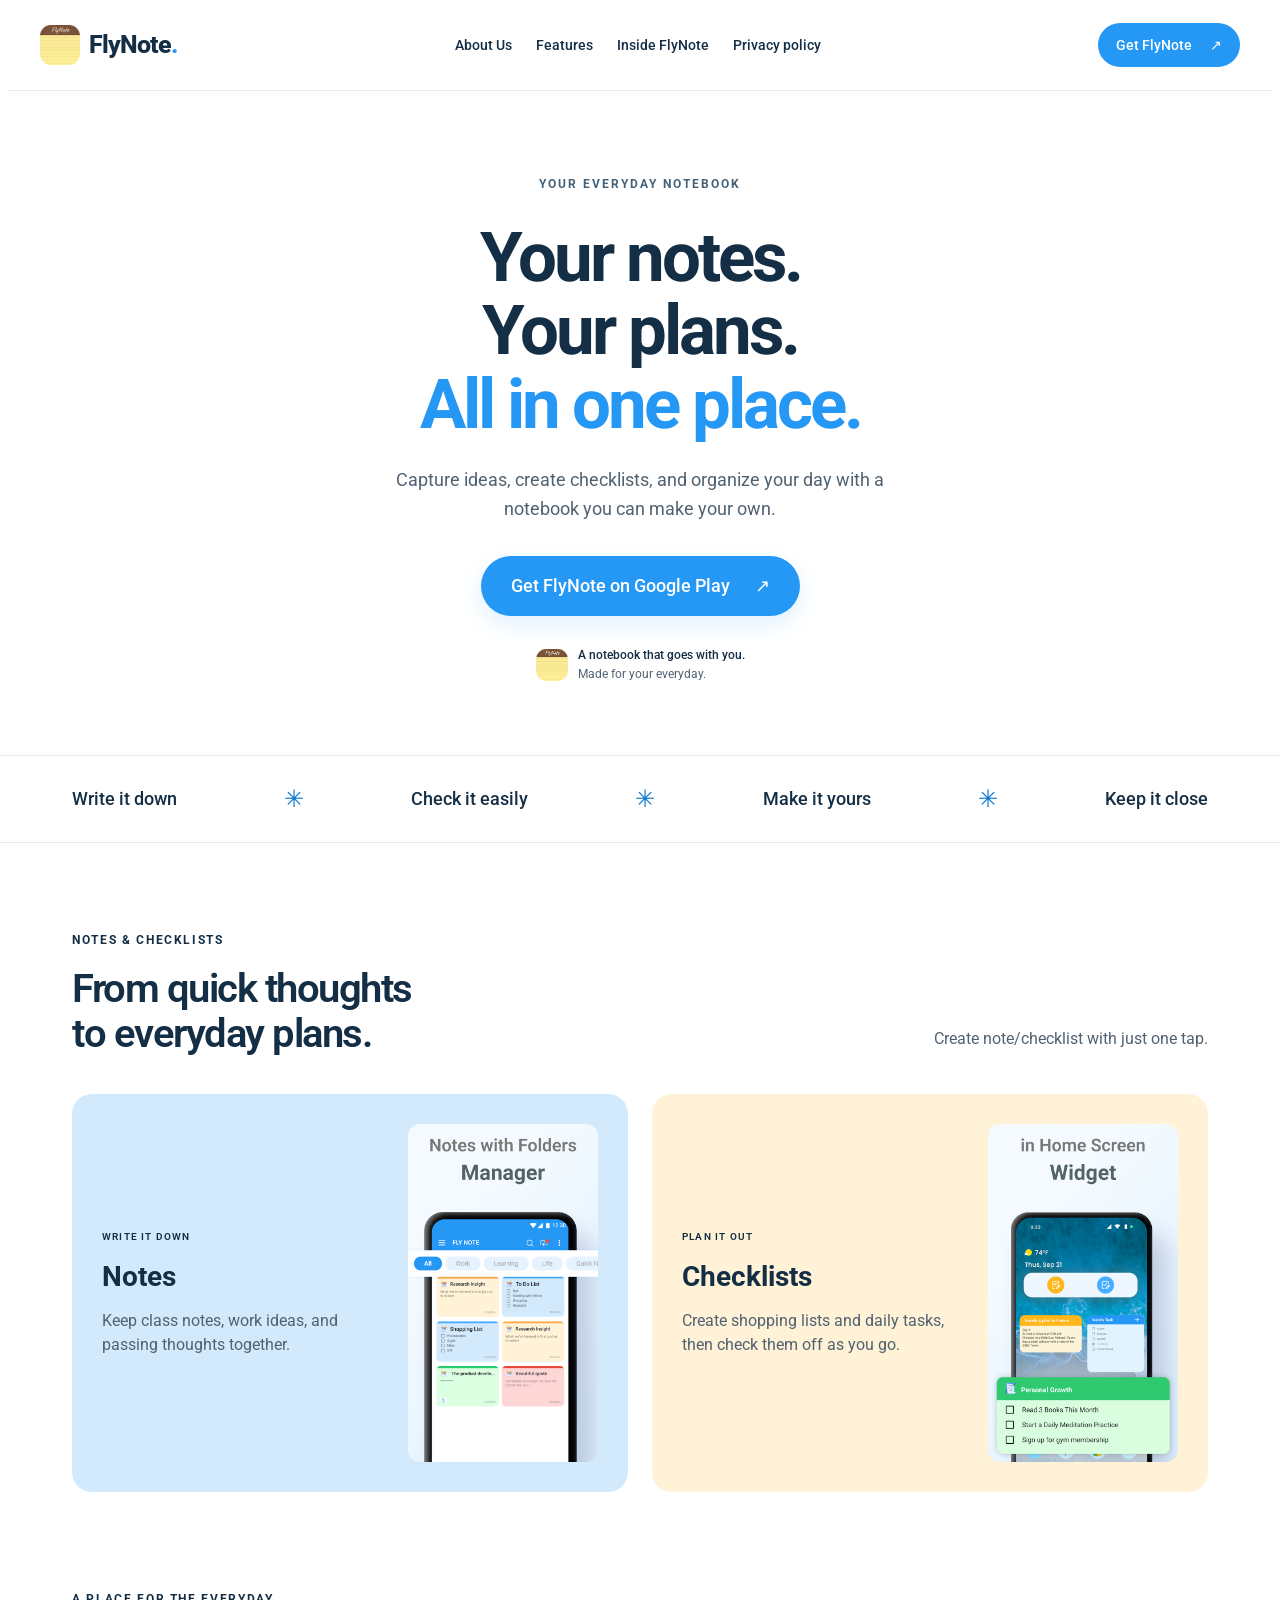
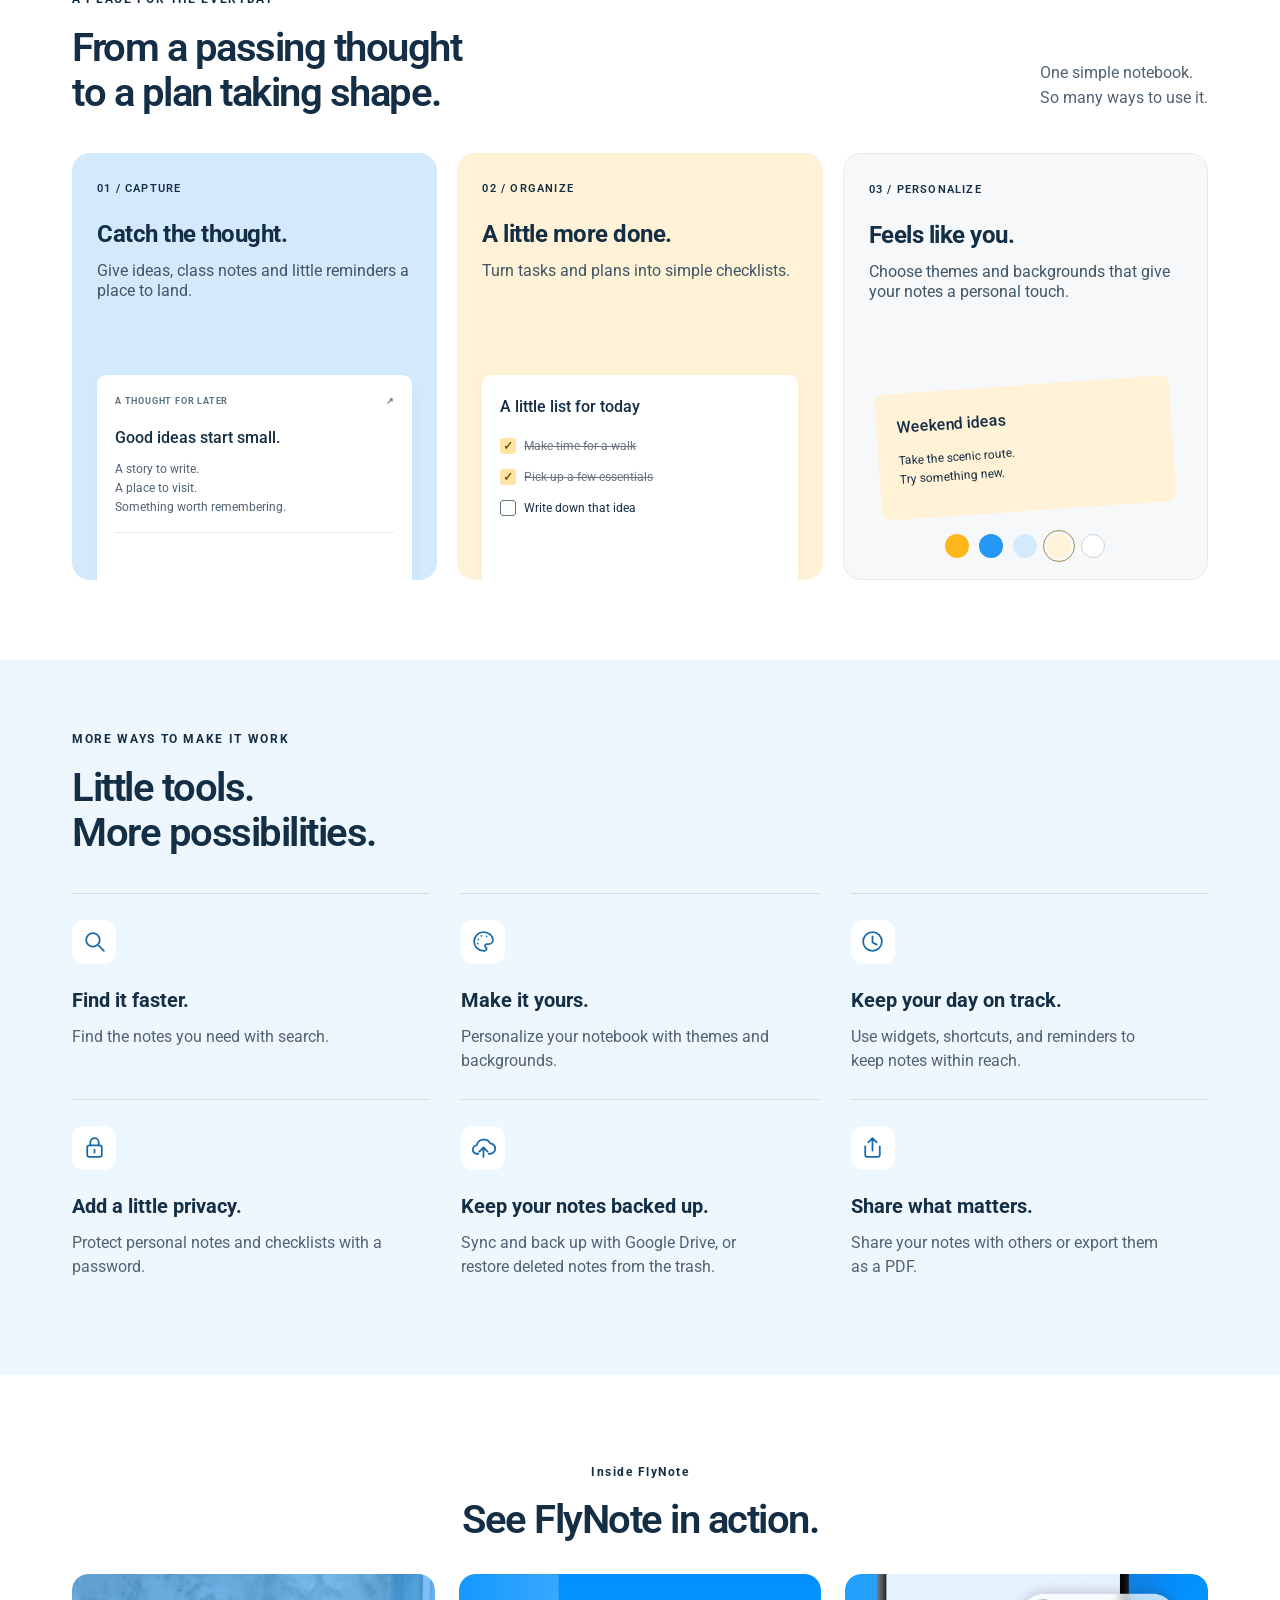
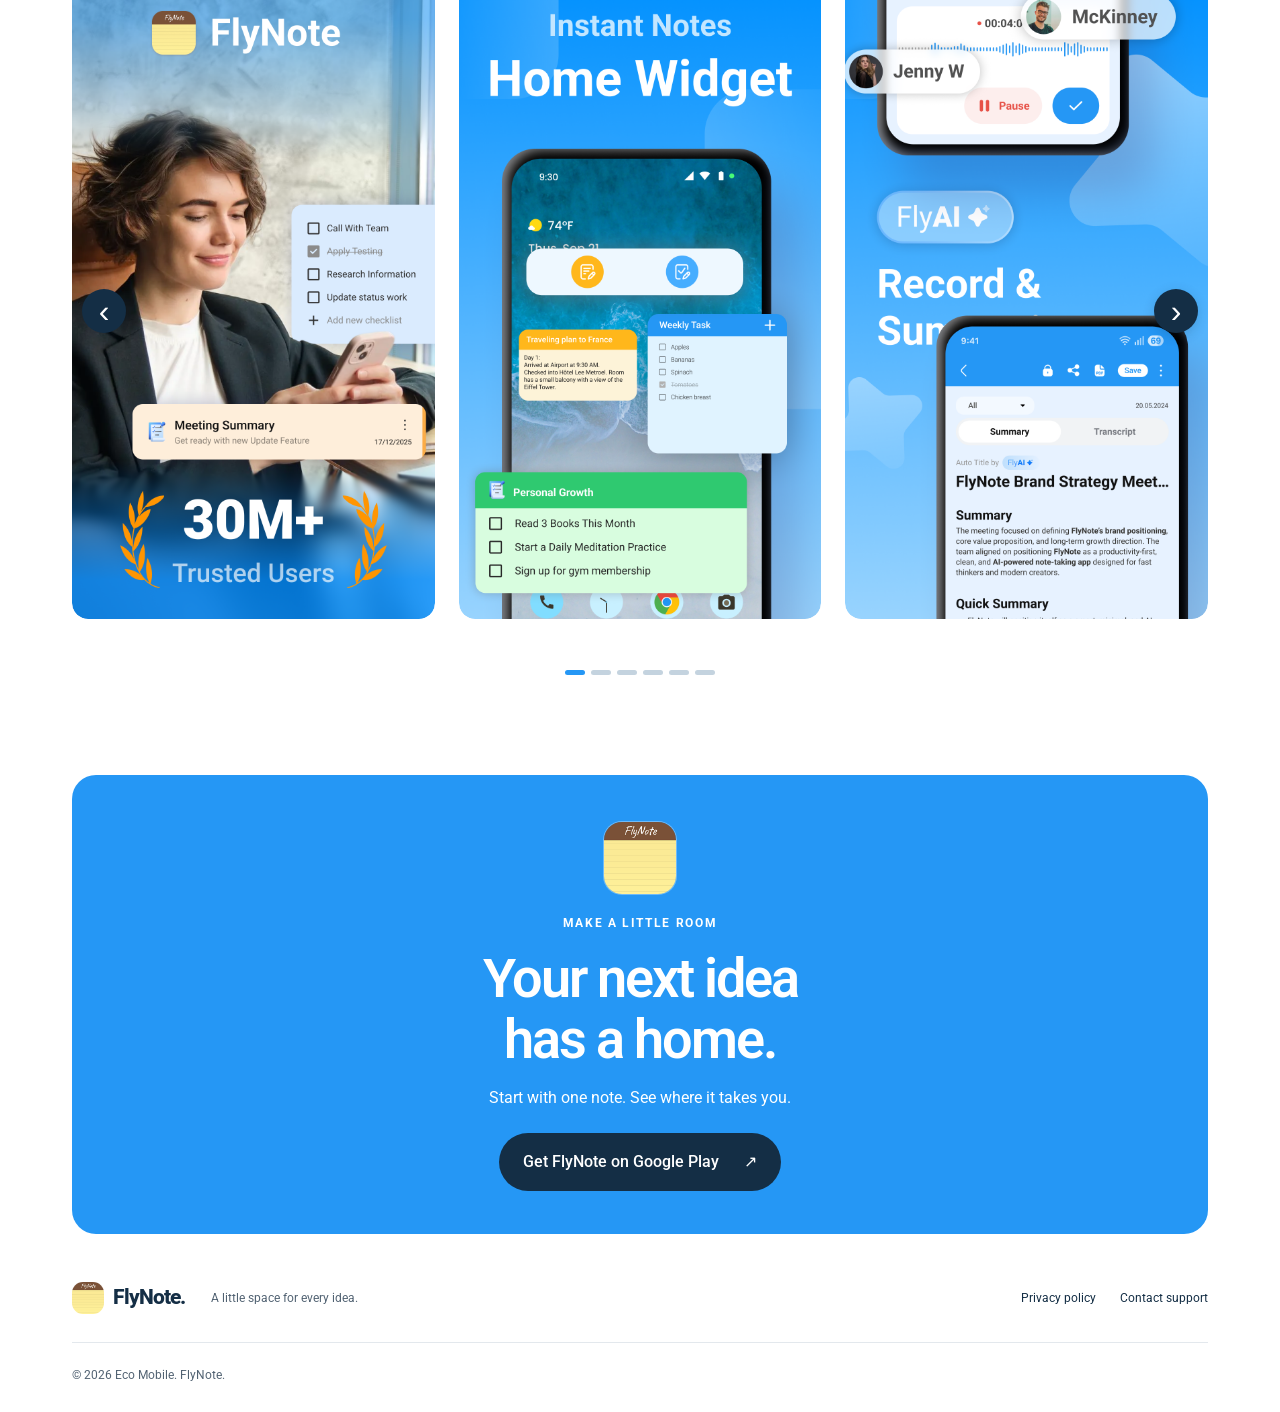
==== index.html @ 36cf4f83 "init" ====
<!doctype html>
<html lang="en">
  <head>
    <meta charset="utf-8" />
    <meta name="viewport" content="width=device-width,initial-scale=1" />
    <title>FlyNote — A little space for every idea</title>
    <meta
      name="description"
      content="Meet FlyNote: notes, checklists, reminders and personal themes for your everyday ideas. Explore the note-taking app by Eco Mobile."
    />
    <meta name="theme-color" content="#2597F5" />
    <link rel="icon" href="images/logo.webp" />
    <link rel="preconnect" href="https://fonts.googleapis.com" />
    <link rel="preconnect" href="https://fonts.gstatic.com" crossorigin />
    <link
      href="https://fonts.googleapis.com/css2?family=Roboto:wght@400;500;600;700;800&display=swap"
      rel="stylesheet"
    />
    <link rel="stylesheet" href="style.css" />
  </head>
  <body>
    <a class="skip" href="#main">Skip to content</a>
    <header class="header">
      <a class="brand" href="#" aria-label="FlyNote home"
        ><img src="images/logo.webp" width="40" height="40" alt="" /><span
          >FlyNote<span class="brand-dot">.</span></span
        ></a
      >
      <nav aria-label="Main navigation">
        <a href="#notes">About Us</a><a href="#tools">Features</a
        ><a href="#showcase">Inside FlyNote</a
        ><a href="https://note.ecomobile.vn/privacy-policy">Privacy policy</a>
      </nav>
      <a
        class="button small"
        href="https://play.google.com/store/apps/details?id=com.eco.note"
        >Get FlyNote <span aria-hidden="true">↗</span></a
      >
    </header>
    <main id="main">
      <section class="hero wrap" aria-labelledby="hero-title">
        <div class="hero-copy">
          <div class="eyebrow">
            <span class="tiny-line"></span> YOUR EVERYDAY NOTEBOOK
          </div>
          <h1 id="hero-title">
            <span class="hero-line">Your notes.</span
            ><span class="hero-line">Your plans.</span
            ><span class="hero-line hero-accent">All in one place.</span>
          </h1>
          <p class="intro">
            Capture ideas, create checklists, and organize your day with a
            notebook you can make your own.
          </p>
          <div class="hero-actions">
            <a
              class="button"
              href="https://play.google.com/store/apps/details?id=com.eco.note"
              >Get FlyNote on Google Play <span aria-hidden="true">↗</span></a
            >
          </div>
          <div class="hero-bottom">
            <img src="images/logo.webp" alt="" width="36" height="36" />
            <p>
              <strong>A notebook that goes with you.</strong><br /><span
                >Made for your everyday.</span
              >
            </p>
          </div>
        </div>
      </section>
      <div class="feature-strip" aria-label="FlyNote capabilities">
        <div class="wrap">
          <span>Write it down</span
          ><span class="asterisk" aria-hidden="true">✳</span
          ><span>Check it easily</span
          ><span class="asterisk" aria-hidden="true">✳</span
          ><span>Make it yours</span
          ><span class="asterisk" aria-hidden="true">✳</span
          ><span>Keep it close</span>
        </div>
      </div>
      <section class="section wrap core-section" id="notes">
        <div class="section-heading">
          <div>
            <p class="eyebrow">NOTES &amp; CHECKLISTS</p>
            <h2>From quick thoughts<br />to everyday plans.</h2>
          </div>
          <p class="one-tap">Create note/checklist with just one tap.</p>
        </div>
        <div class="core-grid">
          <article class="core-card core-notes">
            <div>
              <span class="card-number">WRITE IT DOWN</span>
              <h3>Notes</h3>
              <p>
                Keep class notes, work ideas, and passing thoughts together.
              </p>
            </div>
            <img
              src="images/flynote-interface-showing-notes-organized-in-folders.webp"
              alt="FlyNote interface showing notes organized in folders"
              width="666"
              height="1184"
              loading="lazy"
            />
          </article>
          <article class="core-card core-checklists">
            <div>
              <span class="card-number">PLAN IT OUT</span>
              <h3>Checklists</h3>
              <p>
                Create shopping lists and daily tasks, then check them off as
                you go.
              </p>
            </div>
            <img
              src="images/flynote-home-screen-interface-showing-checklists-and-completed-tasks.webp"
              alt="FlyNote home-screen interface showing checklists and completed tasks"
              width="666"
              height="1184"
              loading="lazy"
            />
          </article>
        </div>
      </section>
      <section class="section wrap" id="features">
        <div class="section-heading">
          <div>
            <p class="eyebrow">A PLACE FOR THE EVERYDAY</p>
            <h2>From a passing thought<br />to a plan taking shape.</h2>
          </div>
          <p>One simple notebook.<br />So many ways to use it.</p>
        </div>
        <div class="cards">
          <article class="feature-card blue">
            <div class="card-number">01 / CAPTURE</div>
            <h3>Catch the thought.</h3>
            <p>Give ideas, class notes and little reminders a place to land.</p>
            <div class="note-example">
              <div class="note-meta">
                A THOUGHT FOR LATER <span aria-hidden="true">↗</span>
              </div>
              <h4>Good ideas start small.</h4>
              <p>
                A story to write.<br />A place to visit.<br />Something worth
                remembering.
              </p>
              <div class="note-lines" aria-hidden="true"></div>
            </div>
          </article>
          <article class="feature-card cream">
            <div class="card-number">02 / ORGANIZE</div>
            <h3>A little more done.</h3>
            <p>Turn tasks and plans into simple checklists.</p>
            <div class="note-example checklist" aria-label="Example checklist">
              <h4>A little list for today</h4>
              <div>
                <span class="check checked" aria-hidden="true">✓</span
                ><s>Make time for a walk</s>
              </div>
              <div>
                <span class="check checked" aria-hidden="true">✓</span
                ><s>Pick up a few essentials</s>
              </div>
              <div>
                <span class="check" aria-hidden="true"></span>Write down that
                idea
              </div>
            </div>
          </article>
          <article class="feature-card white">
            <div class="card-number">03 / PERSONALIZE</div>
            <h3>Feels like you.</h3>
            <p>
              Choose themes and backgrounds that give your notes a personal
              touch.
            </p>
            <div
              class="palette-example"
              aria-label="Illustrative note theme colors"
            >
              <div class="mini-note">
                <span>Weekend ideas</span>
                <p>Take the scenic route.<br />Try something new.</p>
              </div>
              <div class="swatches"><i></i><i></i><i></i><i></i><i></i></div>
            </div>
          </article>
        </div>
      </section>
      <section class="tools-section" id="tools">
        <div class="wrap">
          <div class="section-heading">
            <div>
              <p class="eyebrow">MORE WAYS TO MAKE IT WORK</p>
              <h2>Little tools.<br />More possibilities.</h2>
            </div>
          </div>
          <div class="tools-grid">
            <article class="tool-card">
              <span class="tool-icon"
                ><svg
                  aria-hidden="true"
                  viewBox="0 0 24 24"
                  fill="none"
                  stroke="currentColor"
                  stroke-width="1.7"
                  stroke-linecap="round"
                  stroke-linejoin="round"
                >
                  <circle cx="10.5" cy="10.5" r="6.5" />
                  <path d="m16 16 5 5" /></svg
              ></span>
              <h3>Find it faster.</h3>
              <p>Find the notes you need with search.</p>
            </article>
            <article class="tool-card">
              <span class="tool-icon"
                ><svg
                  aria-hidden="true"
                  viewBox="0 0 24 24"
                  fill="none"
                  stroke="currentColor"
                  stroke-width="1.7"
                  stroke-linecap="round"
                  stroke-linejoin="round"
                >
                  <path
                    d="M12 3a9 9 0 1 0 0 18h1a2 2 0 0 0 1-3.7 1.6 1.6 0 0 1 1-2.8h2a4 4 0 0 0 4-4C21 6.4 17 3 12 3Z"
                  />
                  <path d="M7 10h.01M10 6.5h.01M15 7h.01M6.5 14h.01" /></svg
              ></span>
              <h3>Make it yours.</h3>
              <p>Personalize your notebook with themes and backgrounds.</p>
            </article>
            <article class="tool-card">
              <span class="tool-icon"
                ><svg
                  aria-hidden="true"
                  viewBox="0 0 24 24"
                  fill="none"
                  stroke="currentColor"
                  stroke-width="1.7"
                  stroke-linecap="round"
                  stroke-linejoin="round"
                >
                  <circle cx="12" cy="12" r="9" />
                  <path d="M12 7v6l4 2" /></svg
              ></span>
              <h3>Keep your day on track.</h3>
              <p>
                Use widgets, shortcuts, and reminders to keep notes within
                reach.
              </p>
            </article>
            <article class="tool-card">
              <span class="tool-icon"
                ><svg
                  aria-hidden="true"
                  viewBox="0 0 24 24"
                  fill="none"
                  stroke="currentColor"
                  stroke-width="1.7"
                  stroke-linecap="round"
                  stroke-linejoin="round"
                >
                  <rect x="5" y="10" width="14" height="11" rx="2" />
                  <path d="M8 10V7a4 4 0 0 1 8 0v3M12 14v3" /></svg
              ></span>
              <h3>Add a little privacy.</h3>
              <p>Protect personal notes and checklists with a password.</p>
            </article>
            <article class="tool-card">
              <span class="tool-icon"
                ><svg
                  aria-hidden="true"
                  viewBox="0 0 24 24"
                  fill="none"
                  stroke="currentColor"
                  stroke-width="1.7"
                  stroke-linecap="round"
                  stroke-linejoin="round"
                >
                  <path
                    d="M7 18H6a4 4 0 0 1-.5-8 7 7 0 0 1 13-2 5 5 0 0 1-.5 10h-1M12 21V12m-4 4 4-4 4 4"
                  /></svg
              ></span>
              <h3>Keep your notes backed up.</h3>
              <p>
                Sync and back up with Google Drive, or restore deleted notes
                from the trash.
              </p>
            </article>
            <article class="tool-card">
              <span class="tool-icon"
                ><svg
                  aria-hidden="true"
                  viewBox="0 0 24 24"
                  fill="none"
                  stroke="currentColor"
                  stroke-width="1.7"
                  stroke-linecap="round"
                  stroke-linejoin="round"
                >
                  <path
                    d="M12 15V3m-4 4 4-4 4 4M5 11v8a2 2 0 0 0 2 2h10a2 2 0 0 0 2-2v-8"
                  /></svg
              ></span>
              <h3>Share what matters.</h3>
              <p>Share your notes with others or export them as a PDF.</p>
            </article>
          </div>
        </div>
      </section>
      <section
        class="section wrap showcase"
        id="showcase"
        aria-labelledby="showcase-title"
      >
        <div class="showcase-heading">
          <p class="eyebrow">Inside FlyNote</p>
          <h2 id="showcase-title">See FlyNote in action.</h2>
        </div>
        <div
          class="screenshot-carousel"
          role="region"
          aria-roledescription="carousel"
          aria-label="FlyNote screenshots"
        >
          <div
            class="screenshot-track"
            id="screenshot-track"
            tabindex="0"
            aria-label="Swipe or use arrow keys to explore screenshots"
          >
            <figure class="screenshot-slide">
              <img
                src="images/flynote-overview.png"
                width="1080"
                height="1920"
                alt="FlyNote overview"
                loading="lazy"
              />
            </figure>
            <figure class="screenshot-slide">
              <img
                src="images/home-screen-widgets.png"
                width="1080"
                height="1920"
                alt="Home-screen widgets"
                loading="lazy"
              />
            </figure>
            <figure class="screenshot-slide">
              <img
                src="images/record-and-summarize.png"
                width="1080"
                height="1920"
                alt="Record and summarize"
                loading="lazy"
              />
            </figure>
            <figure class="screenshot-slide">
              <img
                src="images/organize-with-folders.png"
                width="1080"
                height="1920"
                alt="Organize with folders"
                loading="lazy"
              />
            </figure>
            <figure class="screenshot-slide">
              <img
                src="images/list-and-grid-views.png"
                width="1080"
                height="1920"
                alt="List and grid views"
                loading="lazy"
              />
            </figure>
            <figure class="screenshot-slide">
              <img
                src="images/share-notes-as-pdf.png"
                width="1080"
                height="1920"
                alt="Share notes as PDF"
                loading="lazy"
              />
            </figure>
            <figure class="screenshot-slide">
              <img
                src="images/password-protected-notes.png"
                width="1080"
                height="1920"
                alt="Password-protected notes"
                loading="lazy"
              />
            </figure>
            <figure class="screenshot-slide">
              <img
                src="images/sync-notes-across-devices.png"
                width="1080"
                height="1920"
                alt="Sync notes across devices"
                loading="lazy"
              />
            </figure>
          </div>
          <div class="carousel-controls">
            <button
              type="button"
              class="carousel-arrow"
              id="screenshot-prev"
              aria-label="Previous screenshot"
              aria-controls="screenshot-track"
            >
              ‹
            </button>
            <div class="carousel-dots" aria-label="Choose screenshot">
              <button
                type="button"
                class="carousel-dot"
                aria-label="Go to screenshot 1"
                aria-controls="screenshot-track"
                aria-current="true"
              ></button
              ><button
                type="button"
                class="carousel-dot"
                aria-label="Go to screenshot 2"
                aria-controls="screenshot-track"
              ></button
              ><button
                type="button"
                class="carousel-dot"
                aria-label="Go to screenshot 3"
                aria-controls="screenshot-track"
              ></button
              ><button
                type="button"
                class="carousel-dot"
                aria-label="Go to screenshot 4"
                aria-controls="screenshot-track"
              ></button
              ><button
                type="button"
                class="carousel-dot"
                aria-label="Go to screenshot 5"
                aria-controls="screenshot-track"
              ></button
              ><button
                type="button"
                class="carousel-dot"
                aria-label="Go to screenshot 6"
                aria-controls="screenshot-track"
              ></button
              ><button
                type="button"
                class="carousel-dot"
                aria-label="Go to screenshot 7"
                aria-controls="screenshot-track"
              ></button
              ><button
                type="button"
                class="carousel-dot"
                aria-label="Go to screenshot 8"
                aria-controls="screenshot-track"
              ></button>
            </div>
            <span
              id="screenshot-status"
              class="visually-hidden"
              aria-live="polite"
              >1 / 8</span
            ><button
              type="button"
              class="carousel-arrow"
              id="screenshot-next"
              aria-label="Next screenshot"
              aria-controls="screenshot-track"
            >
              ›
            </button>
          </div>
        </div>
      </section>
      <section class="closing wrap">
        <img src="images/logo.webp" alt="" width="72" height="72" />
        <p class="eyebrow">MAKE A LITTLE ROOM</p>
        <h2>Your next idea<br />has a home.</h2>
        <p>Start with one note. See where it takes you.</p>
        <a
          class="button dark"
          href="https://play.google.com/store/apps/details?id=com.eco.note"
          >Get FlyNote on Google Play <span aria-hidden="true">↗</span></a
        >
      </section>
    </main>
    <footer class="wrap">
      <div class="footer-top">
        <a class="brand" href="#"
          ><img src="images/logo.webp" width="32" height="32" alt="" /><span
            >FlyNote.</span
          ></a
        >
        <p>A little space for every idea.</p>
        <div>
          <a href="https://note.ecomobile.vn/privacy-policy">Privacy policy</a
          ><a href="mailto:supernote@app.ecomobile.vn">Contact support</a>
        </div>
      </div>
      <div class="footer-bottom"><span>© 2026 Eco Mobile. FlyNote.</span></div>
    </footer>
    <script src="script.js"></script>
  </body>
</html>
---- style.css ----
:root {
  --main: #2597f5;
  --cream: #fff2d6;
  --pale: #d3eafd;
  --sky: #46adff;
  --yellow: #ffb71b;
  --white: #fff;
  --ink: #142e45;
  --muted: #516272;
  --heading-l: 700 1.5rem/2.5rem Roboto, sans-serif;
  --heading-m: 700 1.25rem/2rem Roboto, sans-serif;
  --heading-s: 700 1.0625rem/1.25rem Roboto, sans-serif;
  --heading-xs: 700 0.875rem/1.125rem Roboto, sans-serif;
  --body: 400 1rem/1.25rem Roboto, sans-serif;
  --body-small: 400 0.75rem/1rem Roboto, sans-serif;
  --caption: 400 0.75rem/1.125rem Roboto, sans-serif;
  --caption-small: 400 0.625rem/1rem Roboto, sans-serif;
  --button: 500 1.125rem/1.5rem Roboto, sans-serif;
  --button-medium: 500 0.875rem/1.25rem Roboto, sans-serif;
  --button-small: 500 0.75rem/1.5rem Roboto, sans-serif;
  --placeholder: 400 0.875rem/1.125rem Roboto, sans-serif;
}
* {
  box-sizing: border-box;
}
html {
  scroll-behavior: smooth;
  scroll-padding-top: 100px;
}
body {
  margin: 0;
  color: var(--ink);
  background: white;
  font-family: Roboto, Arial, sans-serif;
  font-size: 16px;
  line-height: 1.5;
}
a {
  color: inherit;
  text-decoration: none;
}
a:focus-visible {
  outline: 3px solid #105c9c;
  outline-offset: 5px;
}
img {
  display: block;
  max-width: 100%;
  height: auto;
}
h1,
h2,
h3,
h4,
p {
  margin: 0;
}
button,
a {
  -webkit-tap-highlight-color: transparent;
}
.wrap {
  max-width: 1200px;
  margin: 0 auto;
  padding-left: 32px;
  padding-right: 32px;
}
.skip {
  position: absolute;
  left: 12px;
  top: -80px;
  background: var(--ink);
  color: white;
  padding: 12px;
  z-index: 100;
}
.skip:focus {
  top: 10px;
}
.header {
  max-width: 1264px;
  padding: 23px 32px;
  margin: auto;
  display: flex;
  align-items: center;
  justify-content: space-between;
  gap: 28px;
  border-bottom: 1px solid #e8edf0;
}
.brand {
  display: flex;
  align-items: center;
  gap: 9px;
  font-size: 25px;
  font-weight: 800;
  letter-spacing: -1px;
  white-space: nowrap;
}
.brand img {
  border-radius: 11px;
}
.brand-dot {
  color: var(--main);
}
nav {
  display: flex;
  gap: 32px;
  font-size: 14px;
  font-weight: 500;
}
nav a:hover,
.text-link:hover,
footer a:hover {
  color: #0b69b5;
}
.button {
  background: var(--main);
  color: #102c43;
  display: inline-flex;
  align-items: center;
  justify-content: center;
  gap: 25px;
  padding: 17px 24px;
  border-radius: 9px;
  font: var(--button);
  white-space: normal;
  transition:
    background 0.15s,
    transform 0.15s;
  text-align: center;
}
.button:hover {
  background: #55aff8;
  transform: translateY(-2px);
}
.button.small {
  font: var(--button-medium);
  padding: 12px 18px;
  gap: 18px;
}
.hero {
  display: grid;
  grid-template-columns: 1.05fr 1fr;
  gap: 60px;
  padding-top: 66px;
  padding-bottom: 62px;
  align-items: center;
}
.eyebrow {
  font-size: 12px;
  line-height: 18px;
  font-weight: 700;
  letter-spacing: 1.65px;
  display: flex;
  align-items: center;
  gap: 10px;
}
.tiny-line {
  height: 2px;
  width: 25px;
  background: var(--main);
}
h1 {
  font-size: clamp(42px, 4.65vw, 66px);
  line-height: 1.06;
  letter-spacing: -3px;
  font-weight: 700;
  margin: 23px 0;
}
h1 span {
  color: #157ccf;
}
p.intro {
  font-size: 17px;
  line-height: 1.65;
  color: var(--muted);
  max-width: 435px;
}
.hero-actions {
  display: flex;
  gap: 24px;
  align-items: center;
  margin-top: 31px;
}
.text-link {
  font-size: 14px;
  font-weight: 600;
  display: inline-flex;
  align-items: center;
  gap: 12px;
}
.hero-bottom {
  display: flex;
  align-items: center;
  gap: 11px;
  border-top: 1px solid #e3e9ed;
  padding-top: 24px;
  margin-top: 37px;
}
.hero-bottom img {
  border-radius: 10px;
}
.hero-bottom p {
  font-size: 12px;
  line-height: 1.6;
}
.hero-bottom strong {
  font-weight: 500;
}
.hero-bottom span {
  color: var(--muted);
}
.hero-visual {
  background: var(--pale);
  border-radius: 24px;
  padding: 24px 24px 20px;
  min-width: 0;
}
.visual-top,
.visual-bottom {
  display: flex;
  justify-content: space-between;
  align-items: center;
  gap: 16px;
}
.visual-top {
  font-size: 10px;
  font-weight: 700;
  letter-spacing: 1.5px;
}
.visual-top > span:last-child {
  font-size: 33px;
  color: #136cae;
  line-height: 1;
}
.product-image {
  margin: 20px auto;
  max-width: 260px;
  border-radius: 18px;
  overflow: hidden;
  box-shadow: 0 16px 35px #2c64961f;
}
.product-image img {
  width: 100%;
  height: auto;
}
.visual-bottom {
  font-size: 11px;
  font-weight: 500;
}
.feature-strip {
  border-top: 1px solid #e1eaf1;
  border-bottom: 1px solid #e1eaf1;
  padding: 25px 0;
}
.feature-strip .wrap {
  display: flex;
  align-items: center;
  justify-content: space-between;
  gap: 15px;
  font-size: 18px;
  font-weight: 500;
}
.asterisk {
  color: #0d79ce;
  font-size: 24px;
}
.section {
  padding-top: 88px;
  padding-bottom: 80px;
}
.section-heading {
  display: flex;
  align-items: flex-end;
  justify-content: space-between;
  gap: 35px;
  margin-bottom: 38px;
}
h2 {
  font-size: 40px;
  line-height: 1.13;
  letter-spacing: -1.5px;
  font-weight: 600;
}
.section-heading h2,
.voice-section h2,
.everyday h2 {
  margin-top: 17px;
}
.section-heading > p {
  font-size: 16px;
  color: var(--muted);
  line-height: 1.6;
  padding-bottom: 4px;
}
.cards {
  display: grid;
  grid-template-columns: repeat(3, 1fr);
  gap: 20px;
}
.feature-card {
  border-radius: 18px;
  padding: 28px 25px 0;
  overflow: hidden;
  min-width: 0;
}
.blue {
  background: var(--pale);
}
.cream {
  background: var(--cream);
}
.white {
  background: #f6f8fa;
  border: 1px solid #e5eaed;
}
.card-number {
  font-size: 11px;
  font-weight: 600;
  letter-spacing: 1.2px;
  margin-bottom: 16px;
}
.feature-card h3 {
  font: var(--heading-l);
  letter-spacing: -0.5px;
}
.feature-card > p {
  font: var(--body);
  color: #415767;
  min-height: 65px;
  margin-top: 7px;
}
.note-example {
  margin-top: 29px;
  background: #fff;
  border-radius: 9px 9px 0 0;
  padding: 20px 18px 23px;
  min-height: 205px;
  box-shadow: 0 6px 16px #2346600b;
}
.note-meta {
  display: flex;
  justify-content: space-between;
  font-size: 9px;
  letter-spacing: 0.8px;
  font-weight: 700;
  color: #5c7280;
}
.note-example h4 {
  font-size: 16px;
  font-weight: 500;
  margin-top: 18px;
}
.note-example p {
  font-size: 12px;
  line-height: 1.6;
  margin-top: 10px;
  color: var(--muted);
}
.note-lines {
  height: 1px;
  background: #e4edf3;
  margin-top: 14px;
}
.checklist h4 {
  margin-top: 0;
  margin-bottom: 18px;
}
.checklist > div {
  display: flex;
  gap: 8px;
  align-items: center;
  font-size: 12px;
  margin: 13px 0;
}
.check {
  width: 16px;
  height: 16px;
  border: 1.5px solid #657987;
  border-radius: 3px;
  flex-shrink: 0;
}
.check.checked {
  background: #ffe4a5;
  border: 0;
  color: #765310;
  text-align: center;
  font-weight: 700;
  line-height: 16px;
}
.checklist s {
  color: #6d767f;
}
.palette-example {
  padding-top: 30px;
}
.mini-note {
  background: #fff2d6;
  border-radius: 9px;
  padding: 22px 20px;
  transform: rotate(-4deg);
  margin: 0 9px 18px;
  min-height: 126px;
}
.mini-note > span {
  font-size: 16px;
  font-weight: 500;
}
.mini-note p {
  font-size: 12px;
  line-height: 1.6;
  margin-top: 12px;
}
.swatches {
  display: flex;
  justify-content: center;
  gap: 10px;
  padding: 5px 0 21px;
}
.swatches i {
  width: 24px;
  height: 24px;
  border-radius: 50%;
  background: var(--yellow);
}
.swatches i:nth-child(2) {
  background: var(--main);
}
.swatches i:nth-child(3) {
  background: var(--pale);
}
.swatches i:nth-child(4) {
  background: var(--cream);
  outline: 1px solid #a38a50;
  outline-offset: 3px;
}
.swatches i:nth-child(5) {
  background: white;
  border: 1px solid #c7d2da;
}
.example-caption {
  font: var(--caption);
  color: var(--muted);
  margin-top: 14px;
}
.voice-section {
  background: #eff7fe;
  padding: 70px 0;
}
.voice-grid {
  display: grid;
  grid-template-columns: 1fr 1fr;
  gap: 95px;
  align-items: center;
}
.voice-description {
  color: var(--muted);
  font-size: 16px;
  line-height: 1.6;
  margin: 21px 0 26px;
  max-width: 410px;
}
.voice-steps {
  list-style: none;
  padding: 0;
  margin: 0;
}
.voice-steps li {
  display: flex;
  gap: 20px;
  align-items: flex-start;
  padding: 24px 0;
  border-bottom: 1px solid #c9ddec;
}
.voice-steps li:first-child {
  padding-top: 0;
}
.voice-steps li:last-child {
  border: 0;
  padding-bottom: 0;
}
.step-icon {
  background: var(--white);
  width: 43px;
  height: 43px;
  display: flex;
  align-items: center;
  justify-content: center;
  border-radius: 12px;
  font-weight: 600;
  font-size: 13px;
  color: #176ba9;
  flex-shrink: 0;
}
.voice-steps h3 {
  font: var(--heading-s);
  margin-bottom: 9px;
}
.voice-steps p {
  font: var(--body);
  color: var(--muted);
}
.everyday {
  display: grid;
  grid-template-columns: 1fr 1.05fr;
  gap: 94px;
  align-items: center;
}
.widget-visual {
  background: var(--cream);
  border-radius: 22px;
  padding: 30px;
  display: flex;
  justify-content: center;
}
.widget-visual img {
  max-width: 285px;
  border-radius: 16px;
}
.everyday .intro {
  font-size: 16px;
  margin-top: 20px;
  margin-bottom: 28px;
}
.utility {
  display: flex;
  gap: 15px;
  margin-top: 23px;
}
.utility > span {
  background: #edf6fe;
  display: flex;
  align-items: center;
  justify-content: center;
  width: 38px;
  height: 38px;
  border-radius: 10px;
  flex-shrink: 0;
  font-size: 24px;
  color: #176cae;
}
.utility h3 {
  font: var(--heading-s);
  margin-bottom: 7px;
}
.utility p {
  font: var(--body);
  color: var(--muted);
}
.closing {
  background: var(--main);
  border-radius: 24px;
  text-align: center;
  padding: 47px 32px 43px;
  display: flex;
  flex-direction: column;
  align-items: center;
  max-width: 1136px;
}
.closing > img {
  border-radius: 18px;
  margin-bottom: 20px;
  box-shadow: 0 0 0 1px #ffffff55;
}
.closing h2 {
  font-size: 54px;
  letter-spacing: -2px;
  margin: 16px 0;
  color: #102d45;
}
.closing > p:not(.eyebrow) {
  font-size: 16px;
  margin-bottom: 23px;
}
.closing .dark {
  background: var(--ink);
  color: white;
  font-size: 16px;
}
.closing .dark:hover {
  background: #234c6c;
}
.closing small {
  font-size: 12px;
  margin-top: 16px;
  color: #102e47;
}
footer {
  padding-top: 48px;
  padding-bottom: 28px;
}
.footer-top {
  display: flex;
  align-items: center;
  gap: 26px;
  padding-bottom: 28px;
}
.footer-top .brand {
  font-size: 21px;
}
.footer-top p {
  font-size: 12px;
  color: var(--muted);
}
.footer-top > div {
  margin-left: auto;
  display: flex;
  gap: 24px;
  font-size: 12px;
}
.footer-bottom {
  border-top: 1px solid #e3e8ed;
  padding-top: 23px;
  display: flex;
  justify-content: space-between;
  gap: 25px;
  font-size: 12px;
  color: var(--muted);
}
.footer-bottom a {
  text-decoration: underline;
  text-underline-offset: 3px;
}
@media (min-width: 1450px) {
  .hero {
    padding-top: 80px;
    padding-bottom: 76px;
  }
}
@media (max-width: 1050px) {
  .hero {
    gap: 30px;
  }
  .hero-actions {
    align-items: flex-start;
    flex-direction: column;
    gap: 18px;
  }
  h1 {
    font-size: 54px;
  }
  .voice-grid,
  .everyday {
    gap: 45px;
  }
  .cards {
    gap: 14px;
  }
  .feature-card {
    padding-left: 20px;
    padding-right: 20px;
  }
  .feature-card h3 {
    font-size: 21px;
  }
  .closing {
    margin-left: 32px;
    margin-right: 32px;
  }
}
@media (max-width: 760px) {
  .wrap {
    padding-left: 22px;
    padding-right: 22px;
  }
  .header {
    padding: 17px 22px;
    gap: 16px;
  }
  .header nav {
    display: none;
  }
  .brand {
    font-size: 23px;
  }
  .brand img {
    width: 34px;
    height: 34px;
  }
  .button.small {
    padding: 11px 13px;
  }
  .hero {
    grid-template-columns: 1fr;
    padding-top: 43px;
    padding-bottom: 36px;
    gap: 35px;
  }
  h1 {
    font-size: 54px;
    letter-spacing: -2.5px;
    line-height: 1.04;
  }
  .hero-copy .intro {
    font-size: 16px;
    max-width: 430px;
  }
  .hero-actions {
    flex-direction: row;
    align-items: center;
    gap: 20px;
    flex-wrap: wrap;
  }
  .hero-actions .button {
    font-size: 16px;
    padding: 15px 18px;
  }
  .hero-actions .text-link {
    font-size: 13px;
  }
  .hero-bottom {
    margin-top: 26px;
    padding-top: 20px;
  }
  .hero-visual {
    padding: 18px 20px;
    max-width: 500px;
    width: 100%;
    margin: auto;
  }
  .product-image {
    max-width: 225px;
  }
  .visual-bottom {
    font-size: 10px;
  }
  .feature-strip {
    padding: 19px 0;
  }
  .feature-strip .wrap {
    font-size: 13px;
    gap: 10px;
    flex-wrap: wrap;
    justify-content: center;
  }
  .asterisk {
    font-size: 16px;
  }
  .section {
    padding-top: 53px;
    padding-bottom: 49px;
  }
  .section-heading {
    display: block;
    margin-bottom: 26px;
  }
  .section-heading > p {
    margin-top: 18px;
  }
  .section-heading > p br {
    display: none;
  }
  h2 {
    font-size: 34px;
    letter-spacing: -1px;
  }
  .cards {
    grid-template-columns: 1fr;
    gap: 20px;
  }
  .feature-card {
    padding: 26px 25px 0;
  }
  .feature-card > p {
    min-height: 0;
    max-width: 350px;
  }
  .note-example {
    margin-top: 24px;
  }
  .feature-card h3 {
    font: var(--heading-l);
  }
  .feature-card .palette-example {
    padding-bottom: 10px;
  }
  .voice-section {
    padding: 47px 0;
  }
  .voice-grid {
    grid-template-columns: 1fr;
    gap: 32px;
  }
  .voice-steps li {
    padding: 20px 0;
  }
  .everyday {
    grid-template-columns: 1fr;
    gap: 35px;
  }
  .widget-visual {
    order: 2;
    max-width: 500px;
    width: 100%;
    margin: auto;
  }
  .widget-visual img {
    max-width: 260px;
  }
  .everyday-copy {
    order: 1;
  }
  .closing {
    margin: 0 20px;
    padding: 36px 22px;
    border-radius: 20px;
  }
  .closing h2 {
    font-size: 43px;
  }
  .closing small {
    font-size: 12px;
    max-width: 250px;
  }
  .footer-top {
    flex-wrap: wrap;
    gap: 16px;
  }
  .footer-top > div {
    margin-left: 0;
    width: 100%;
    margin-top: 7px;
  }
  .footer-top p {
    font-size: 12px;
  }
  .footer-bottom {
    flex-direction: column;
    gap: 12px;
  }
  .eyebrow {
    font-size: 11px;
    letter-spacing: 1.3px;
  }
}
@media (prefers-reduced-motion: reduce) {
  html {
    scroll-behavior: auto;
  }
  .button {
    transition: none;
  }
  .button:hover {
    transform: none;
  }
}

/* Approved six-section revision */
.core-section {
  padding-bottom: 10px;
}
.core-grid {
  display: grid;
  grid-template-columns: 1fr 1fr;
  gap: 24px;
}
.core-card {
  display: grid;
  grid-template-columns: 1fr 190px;
  align-items: center;
  gap: 22px;
  padding: 30px;
  border-radius: 20px;
  min-width: 0;
  overflow: hidden;
}
.core-notes {
  background: var(--pale);
}
.core-checklists {
  background: var(--cream);
}
.core-card h3 {
  font: var(--heading-l);
  font-size: 28px;
  margin: 13px 0 12px;
}
.core-card p {
  font: var(--body);
  color: var(--muted);
  line-height: 1.5;
}
.core-card img {
  width: 190px;
  border-radius: 12px;
}
.core-card .card-number {
  display: block;
  margin: 0;
  font-size: 10px;
}
.tools-section {
  background: #eff7fe;
  padding: 70px 0;
}
.tools-grid {
  display: grid;
  grid-template-columns: repeat(3, 1fr);
  gap: 0 32px;
}
.tool-card {
  padding: 26px 0;
  border-top: 1px solid #c9ddec;
}
.tool-icon {
  display: flex;
  align-items: center;
  justify-content: center;
  width: 44px;
  height: 44px;
  border-radius: 12px;
  background: white;
  color: #176ba9;
  margin-bottom: 20px;
}
.tool-icon svg {
  width: 25px;
  height: 25px;
}
.tool-card h3 {
  font: var(--heading-m);
  margin-bottom: 9px;
}
.tool-card p {
  font: var(--body);
  line-height: 1.5;
  color: var(--muted);
  max-width: 320px;
}
@media (max-width: 1050px) {
  .core-card {
    grid-template-columns: 1fr 140px;
    padding: 24px;
    gap: 16px;
  }
  .core-card img {
    width: 140px;
  }
  .core-card h3 {
    font-size: 25px;
  }
}
@media (max-width: 760px) {
  .core-grid,
  .tools-grid {
    grid-template-columns: 1fr;
  }
  .core-card {
    grid-template-columns: 1fr 140px;
    padding: 24px 20px;
    gap: 15px;
  }
  .core-card p {
    font-size: 14px;
    line-height: 1.45;
  }
  .core-section {
    padding-bottom: 0;
  }
  .tools-section {
    padding: 48px 0;
  }
  .tool-card {
    padding: 24px 0;
  }
  .tool-card p {
    max-width: none;
  }
  .tool-card h3 {
    font: var(--heading-m);
  }
  .hero h1 {
    font-size: 43px;
    line-height: 1.1;
    letter-spacing: -1.6px;
  }
}
@media (max-width: 360px) {
  .core-card {
    grid-template-columns: 1fr;
  }
  .core-card img {
    width: 180px;
    margin: auto;
  }
}

/* Requested copy, color and screenshot carousel updates */
.hero-actions .button {
  color: #fff;
}
.closing .eyebrow,
.closing h2,
.closing > p,
.closing small {
  color: #fff;
}
.one-tap {
  white-space: nowrap;
}
.core-section .section-heading {
  flex-wrap: wrap;
}
.showcase-heading {
  text-align: center;
  margin-bottom: 32px;
}
.showcase-heading .eyebrow {
  justify-content: center;
  letter-spacing: 1.5px;
}
.showcase-heading h2 {
  margin-top: 16px;
}
.screenshot-carousel {
  background: #eff7fe;
  border-radius: 24px;
  padding: 32px;
  max-width: 830px;
  margin: auto;
}
.screenshot-track {
  display: flex;
  overflow-x: auto;
  scroll-snap-type: x mandatory;
  scrollbar-width: none;
  gap: 24px;
  border-radius: 16px;
}
.screenshot-track::-webkit-scrollbar {
  display: none;
}
.screenshot-slide {
  flex: 0 0 100%;
  scroll-snap-align: center;
  margin: 0;
  display: flex;
  flex-direction: column;
  align-items: center;
}
.screenshot-slide img {
  height: 480px;
  width: auto;
  max-width: 100%;
  object-fit: contain;
  border-radius: 16px;
}
.screenshot-slide figcaption {
  font-size: 14px;
  color: var(--muted);
  margin-top: 16px;
}
.carousel-controls {
  display: flex;
  align-items: center;
  justify-content: center;
  gap: 24px;
  margin-top: 22px;
}
.carousel-arrow {
  width: 44px;
  height: 44px;
  border-radius: 50%;
  border: 1px solid #bedaf1;
  background: white;
  color: var(--ink);
  font-size: 22px;
  cursor: pointer;
}
.carousel-arrow:hover {
  background: var(--pale);
}
.carousel-arrow:disabled {
  opacity: 0.4;
  cursor: default;
}
.carousel-arrow:focus-visible,
.screenshot-track:focus-visible {
  outline: 3px solid #176ba9;
  outline-offset: 3px;
}
#screenshot-status {
  font-size: 14px;
  min-width: 42px;
  text-align: center;
}
@media (max-width: 760px) {
  .core-section .one-tap {
    font-size: clamp(12px, 3.4vw, 16px);
    letter-spacing: -0.15px;
  }
  .screenshot-carousel {
    padding: 24px 18px;
  }
  .screenshot-slide img {
    height: 400px;
  }
  .hero h1 {
    font-size: 43px;
  }
}

/* Multi-card screenshot carousel */
.screenshot-carousel {
  position: relative;
  max-width: none;
  background: transparent;
  padding: 0;
}
.screenshot-track {
  gap: 24px;
  border-radius: 0;
  scroll-snap-type: x mandatory;
}
.screenshot-slide {
  flex: 0 0 calc((100% - 48px) / 3);
  scroll-snap-align: start;
  min-width: 0;
  border-radius: 16px;
  overflow: hidden;
}
.screenshot-slide img {
  display: block;
  width: 100%;
  height: auto;
  max-width: none;
  aspect-ratio: 9/16;
  object-fit: contain;
  border-radius: 16px;
}
.carousel-controls {
  margin-top: 32px;
  height: 14px;
  gap: 0;
}
.carousel-arrow {
  position: absolute;
  top: calc((100% - 46px) / 2);
  transform: translateY(-50%);
  z-index: 2;
  background: var(--ink);
  color: white;
  border: 0;
  box-shadow: 0 3px 12px #142e4530;
  font-size: 32px;
  line-height: 1;
  display: flex;
  align-items: center;
  justify-content: center;
}
.carousel-arrow:hover {
  background: #275675;
}
.carousel-arrow:disabled {
  opacity: 0.4;
}
.carousel-arrow#screenshot-prev {
  left: 10px;
}
.carousel-arrow#screenshot-next {
  right: 10px;
}
.carousel-dots {
  display: flex;
  align-items: center;
  gap: 6px;
}
.carousel-dot {
  border: 0;
  background: transparent;
  padding: 8px 0;
  width: 20px;
  cursor: pointer;
}
.carousel-dot:after {
  content: "";
  display: block;
  height: 5px;
  border-radius: 4px;
  background: #c4d3df;
}
.carousel-dot[aria-current="true"]:after {
  background: var(--main);
}
.carousel-dot:focus-visible {
  outline: 2px solid var(--main);
  outline-offset: 3px;
}
.visually-hidden {
  position: absolute !important;
  width: 1px !important;
  height: 1px !important;
  padding: 0 !important;
  margin: -1px !important;
  overflow: hidden !important;
  clip: rect(0, 0, 0, 0) !important;
  white-space: nowrap !important;
  border: 0 !important;
}
@media (max-width: 900px) and (min-width: 761px) {
  .screenshot-slide {
    flex-basis: calc((100% - 24px) / 2);
  }
}
@media (max-width: 760px) {
  .screenshot-carousel {
    padding: 0;
  }
  .screenshot-track {
    gap: 16px;
  }
  .screenshot-slide {
    flex-basis: 86%;
  }
  .screenshot-slide img {
    height: auto;
  }
  .carousel-arrow {
    width: 38px;
    height: 38px;
  }
  .carousel-controls {
    margin-top: 25px;
  }
}

.screenshot-track:after {
  content: "";
  flex: 0 0 calc((100% - 48px) * 2 / 3 + 24px);
}
@media (max-width: 900px) and (min-width: 761px) {
  .screenshot-track:after {
    flex-basis: calc((100% - 24px) / 2);
  }
}
@media (max-width: 760px) {
  .screenshot-track:after {
    flex-basis: calc(14% - 16px);
  }
}

.header .button.small {
  color: #fff;
}

/* Rounded CTAs, balanced hero and mobile carousel */
.button,
.button.small {
  border-radius: 999px;
}
.hero-visual {
  border-radius: 32px;
  padding: 26px 30px;
}
.product-image {
  max-width: 300px;
  border-radius: 22px;
  box-shadow: 0 16px 36px #184d7829;
}
.hero-bottom {
  max-width: 420px;
}
.screenshot-track {
  position: relative;
  min-width: 0;
  align-items: flex-start;
  overscroll-behavior-x: contain;
}
.screenshot-track:after {
  display: none;
}
.screenshot-slide {
  align-self: flex-start;
}
.screenshot-carousel {
  min-width: 0;
  width: 100%;
}
.carousel-controls {
  height: auto;
  min-height: 44px;
}
.carousel-dots {
  flex-wrap: wrap;
  justify-content: center;
}
.carousel-dot {
  min-height: 36px;
}
@media (max-width: 760px) {
  .hero-visual {
    padding: 22px;
    border-radius: 26px;
  }
  .product-image {
    max-width: 270px;
  }
  .showcase {
    padding-left: 20px;
    padding-right: 20px;
  }
  .showcase-heading h2 {
    font-size: 30px;
    line-height: 1.2;
  }
  .screenshot-track {
    gap: 16px;
  }
  .screenshot-slide {
    flex: 0 0 100%;
    width: 100%;
    max-width: 100%;
  }
  .screenshot-slide img {
    width: 100%;
    height: auto;
    max-height: 70svh;
    object-fit: contain;
    border-radius: 18px;
  }
  .carousel-controls {
    position: relative;
    justify-content: space-between;
    gap: 10px;
    margin-top: 16px;
  }
  .carousel-arrow {
    position: static;
    transform: none;
    flex: 0 0 40px;
    width: 40px;
    height: 40px;
  }
  .carousel-dots {
    flex: 1;
    gap: 5px;
  }
  .carousel-dot {
    width: 16px;
  }
  .hero-actions .button {
    font-size: 16px;
    padding: 16px 23px;
  }
}

/* Editorial hero without the promotional screenshot */
.hero {
  display: block;
  text-align: center;
  padding-top: 84px;
  padding-bottom: 70px;
  position: relative;
}
.hero-copy {
  max-width: 900px;
  margin: auto;
}
.hero .eyebrow {
  justify-content: center;
  color: #42627c;
  letter-spacing: 2px;
}
.hero .tiny-line {
  display: none;
}
.hero h1 {
  font-size: clamp(48px, 5.4vw, 76px);
  line-height: 1.06;
  letter-spacing: -3px;
  margin: 28px 0 24px;
  font-weight: 700;
}
.hero h1 span {
  color: var(--main);
}
.hero p.intro {
  max-width: 530px;
  margin: 0 auto;
  font-size: 18px;
  line-height: 1.65;
}
.hero-actions {
  justify-content: center;
  align-items: center;
  flex-direction: row;
  margin-top: 32px;
}
.hero-actions .button {
  padding: 18px 30px;
  box-shadow: 0 8px 22px #2597f524;
}
.hero-bottom {
  justify-content: center;
  max-width: none;
  border: 0;
  margin-top: 30px;
  padding-top: 0;
  gap: 10px;
  text-align: left;
}
.hero-bottom img {
  width: 32px;
  height: 32px;
}
.hero-bottom p {
  font-size: 12px;
}
.hero-bottom strong {
  font-weight: 500;
}
.hero-bottom span {
  color: var(--muted);
}
@media (max-width: 760px) {
  .hero {
    padding-top: 52px;
    padding-bottom: 46px;
  }
  .hero h1 {
    font-size: clamp(38px, 10vw, 54px);
    line-height: 1.1;
    letter-spacing: -1.7px;
    margin: 22px 0;
  }
  .hero p.intro {
    font-size: 16px;
    max-width: 360px;
  }
  .hero .eyebrow {
    font-size: 10px;
    letter-spacing: 1.6px;
  }
  .hero-actions .button {
    font-size: 16px;
    padding: 16px 24px;
  }
  .hero-bottom {
    margin-top: 24px;
  }
  .hero-actions {
    margin-top: 26px;
  }
}

/* Consistent centering and tablet layout */
.hero-copy {
  width: 100%;
  display: flex;
  flex-direction: column;
  align-items: center;
  min-width: 0;
}
.hero h1 {
  width: 100%;
  text-align: center;
  margin-left: auto;
  margin-right: auto;
}
.hero h1 .hero-line {
  display: block;
  color: var(--ink);
}
.hero h1 .hero-accent {
  color: var(--main);
}
.hero .intro {
  width: 100%;
  text-align: center;
}
.hero-actions {
  width: 100%;
  display: flex;
  justify-content: center;
}
.hero-bottom {
  align-self: center;
  width: fit-content;
  margin-left: auto;
  margin-right: auto;
}
.header nav a,
.header .button {
  white-space: nowrap;
}
.header nav {
  gap: 24px;
}
.feature-card {
  display: flex;
  flex-direction: column;
}
.feature-card .note-example,
.feature-card .palette-example {
  margin-top: auto;
}
.feature-card > p {
  margin-bottom: 28px;
}
@media (min-width: 761px) and (max-width: 1000px) {
  .header {
    flex-wrap: wrap;
    gap: 18px;
  }
  .header nav {
    order: 3;
    width: 100%;
    justify-content: center;
    padding-top: 8px;
  }
  .core-grid {
    grid-template-columns: 1fr;
  }
  .core-card {
    grid-template-columns: 1fr 190px;
    gap: 32px;
  }
  .core-card img {
    width: 190px;
  }
  .tools-grid {
    grid-template-columns: repeat(2, minmax(0, 1fr));
  }
  .cards {
    gap: 16px;
  }
  .feature-card {
    padding-left: 16px;
    padding-right: 16px;
  }
  .feature-card h3 {
    font-size: 20px;
  }
  .note-example {
    padding-left: 12px;
    padding-right: 12px;
  }
  .section-heading {
    flex-wrap: wrap;
  }
  .section-heading > p {
    max-width: 100%;
  }
}
@media (max-width: 760px) {
  .hero-bottom {
    max-width: 100%;
    text-align: left;
  }
  .feature-card > p {
    margin-bottom: 24px;
  }
  .feature-strip .wrap {
    display: grid;
    grid-template-columns: 1fr 1fr;
    text-align: center;
    gap: 12px;
  }
  .feature-strip .asterisk {
    display: none;
  }
}
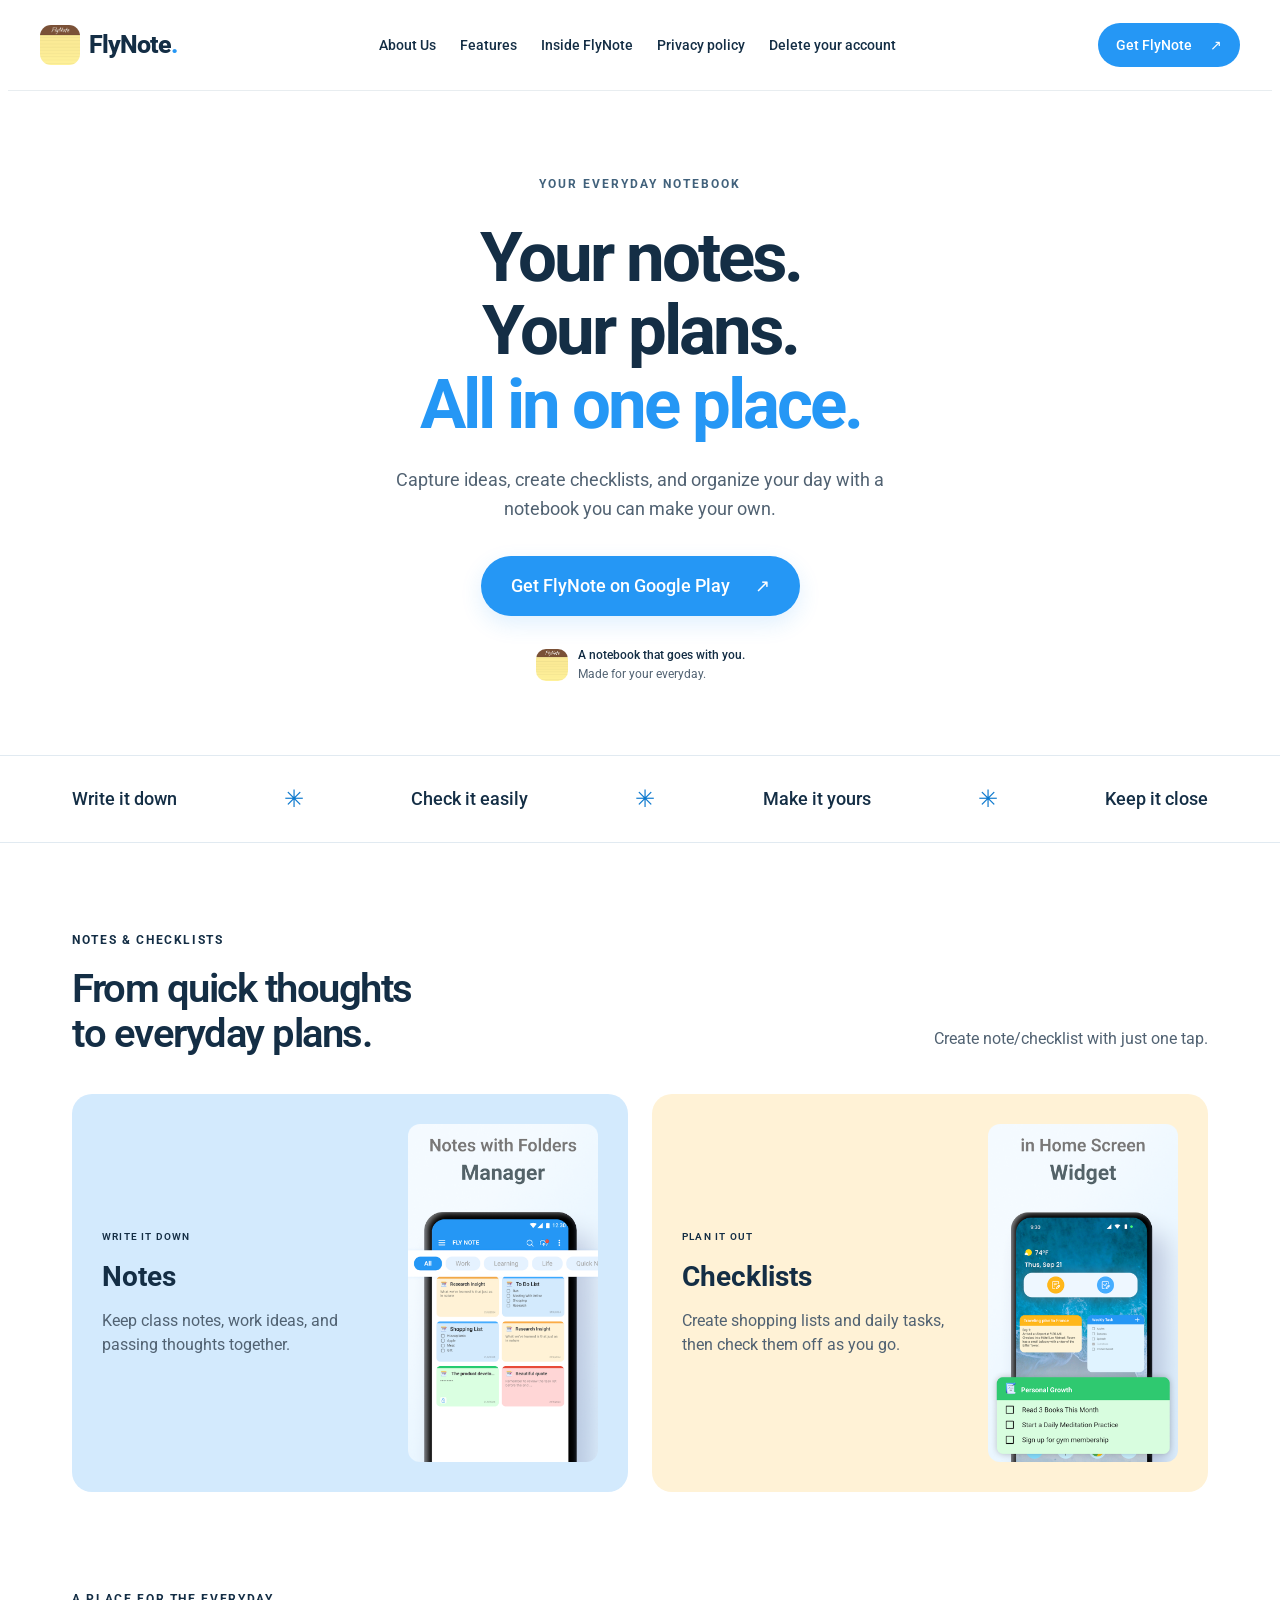
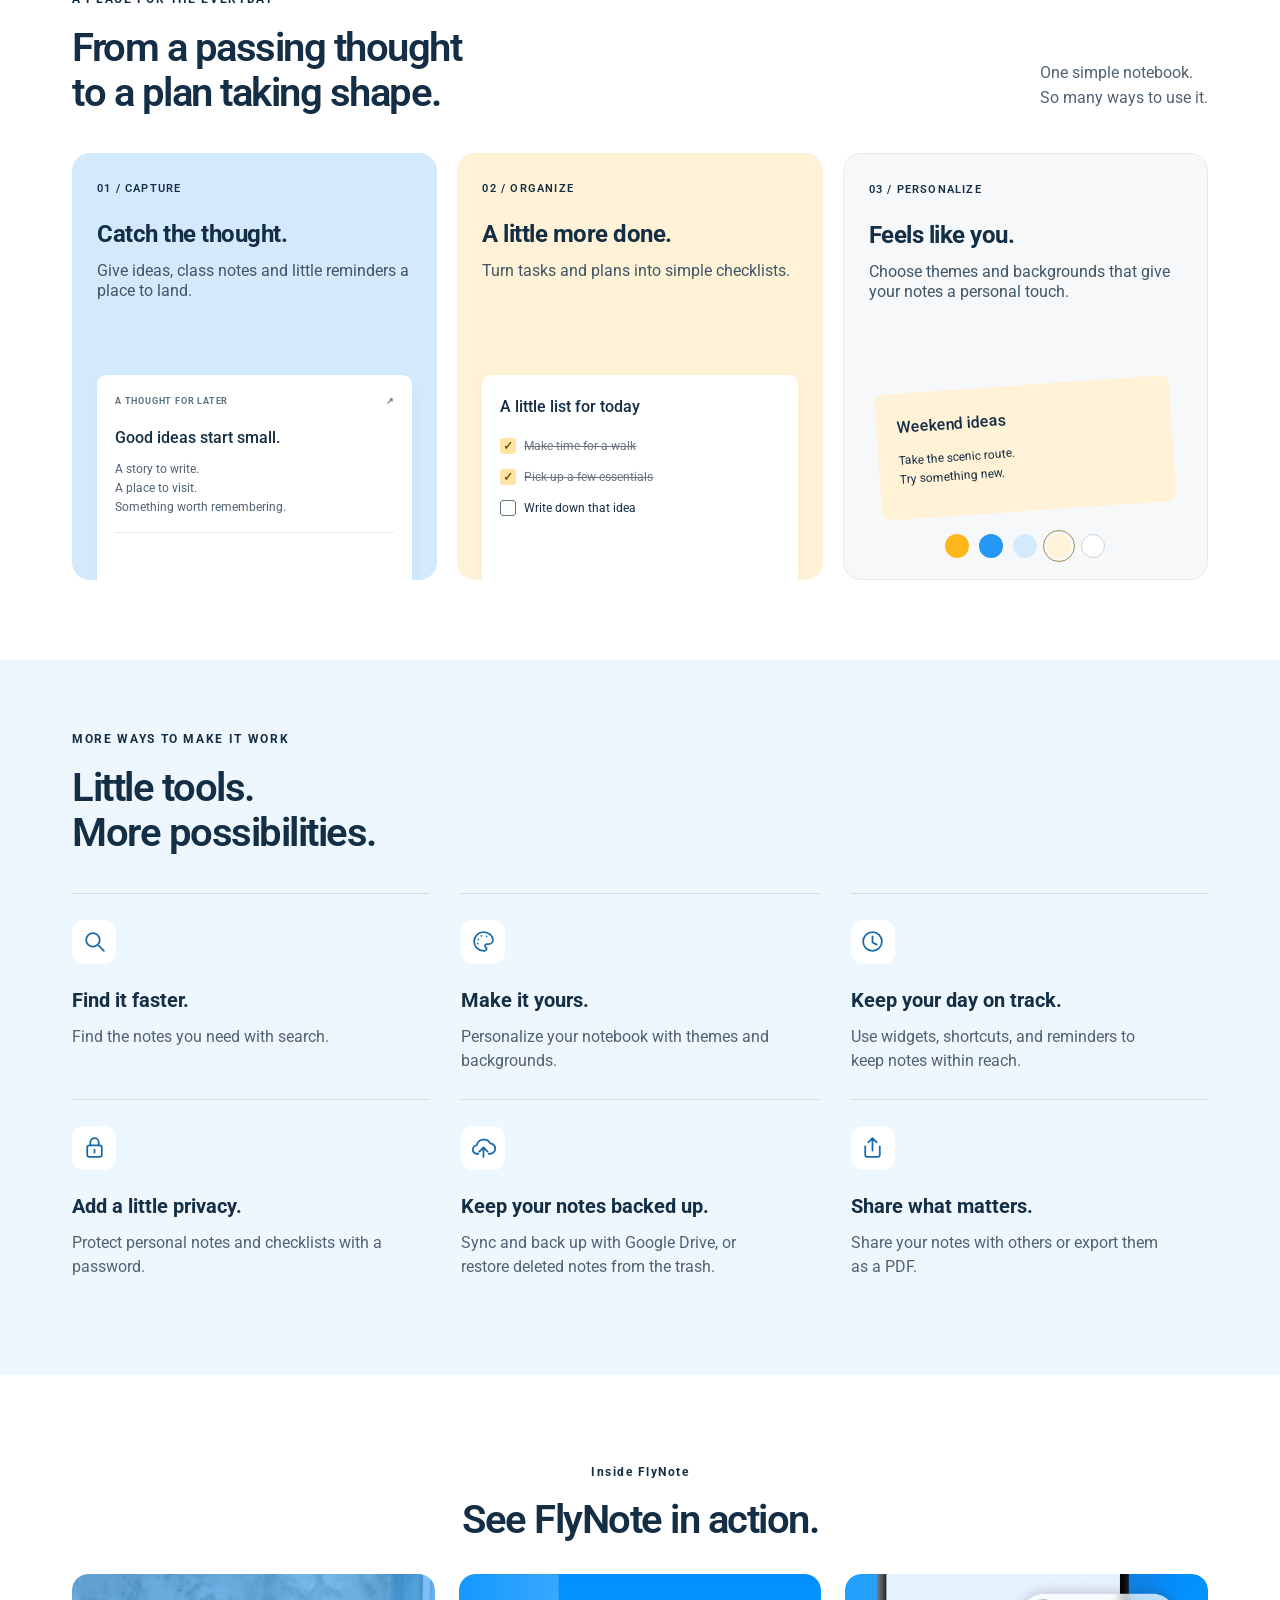
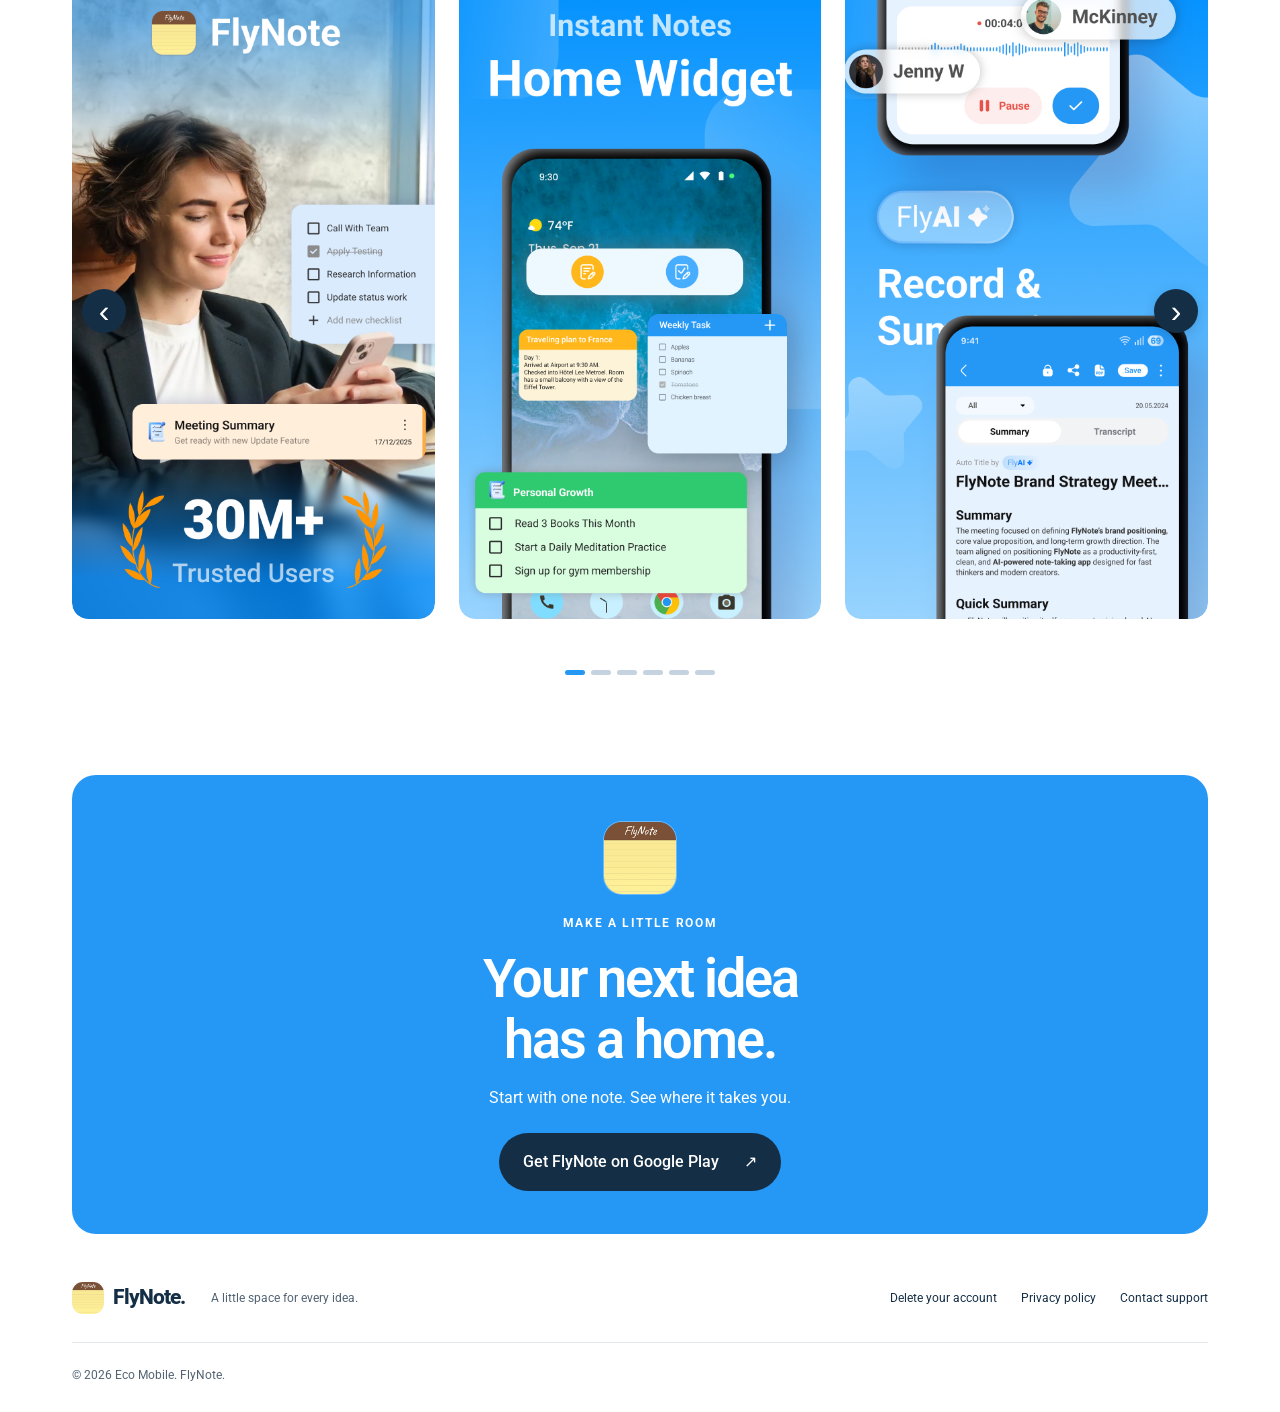
==== commit 402e9bf7: "Add /delete-your-account redirect page, link from nav and footer" ====
--- a/index.html
+++ b/index.html
@@ -28,8 +28,9 @@
       >
       <nav aria-label="Main navigation">
         <a href="#notes">About Us</a><a href="#tools">Features</a
-        ><a href="#showcase">Inside FlyNote</a
-        ><a href="https://note.ecomobile.vn/privacy-policy">Privacy policy</a>
+        ><a href="#showcase">Inside FlyNote</a>
+        <a href="/privacy-policy">Privacy policy</a>
+        <a href="/delete-your-account">Delete your account</a>
       </nav>
       <a
         class="button small"
@@ -506,8 +507,9 @@
         >
         <p>A little space for every idea.</p>
         <div>
-          <a href="https://note.ecomobile.vn/privacy-policy">Privacy policy</a
-          ><a href="mailto:supernote@app.ecomobile.vn">Contact support</a>
+          <a href="/delete-your-account">Delete your account</a>
+          <a href="/privacy-policy">Privacy policy</a>
+          <a href="mailto:supernote@app.ecomobile.vn">Contact support</a>
         </div>
       </div>
       <div class="footer-bottom"><span>© 2026 Eco Mobile. FlyNote.</span></div>
--- a/style.css
+++ b/style.css
@@ -1560,3 +1560,4 @@
     display: none;
   }
 }
+
